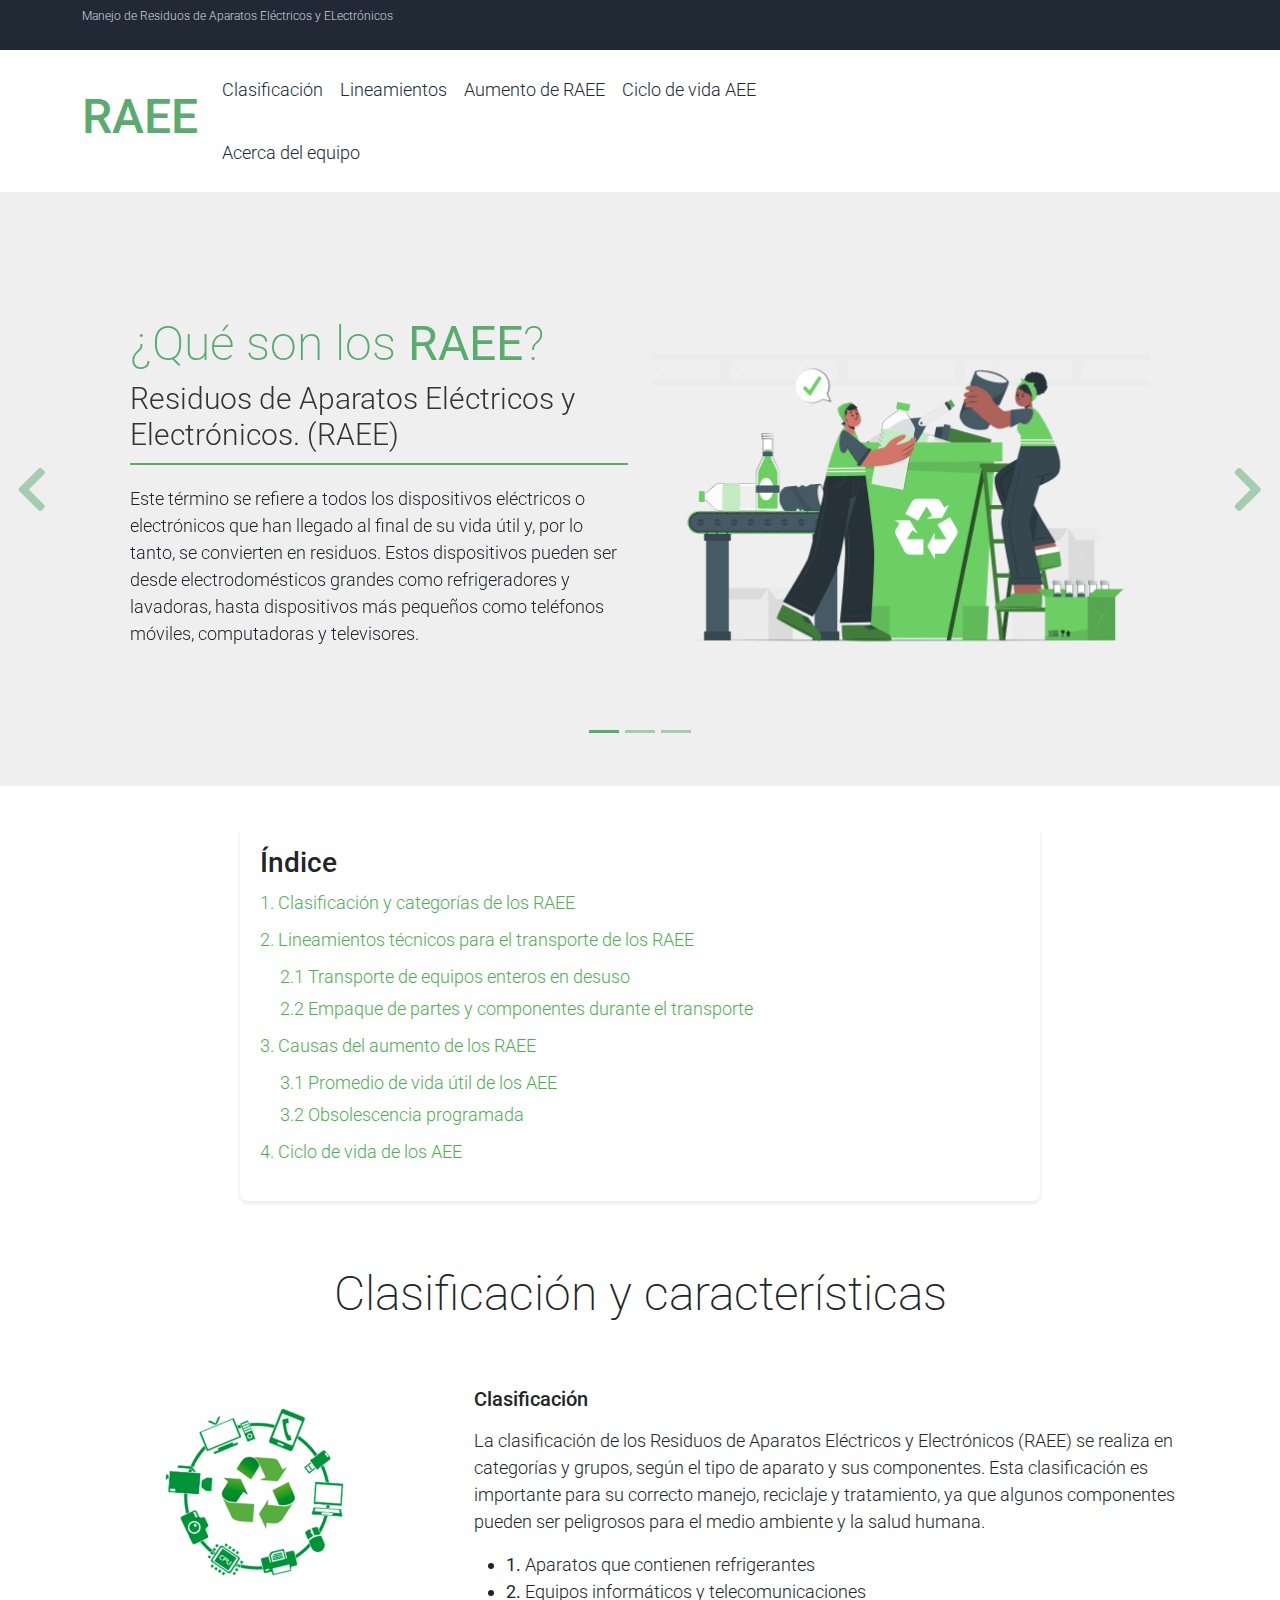
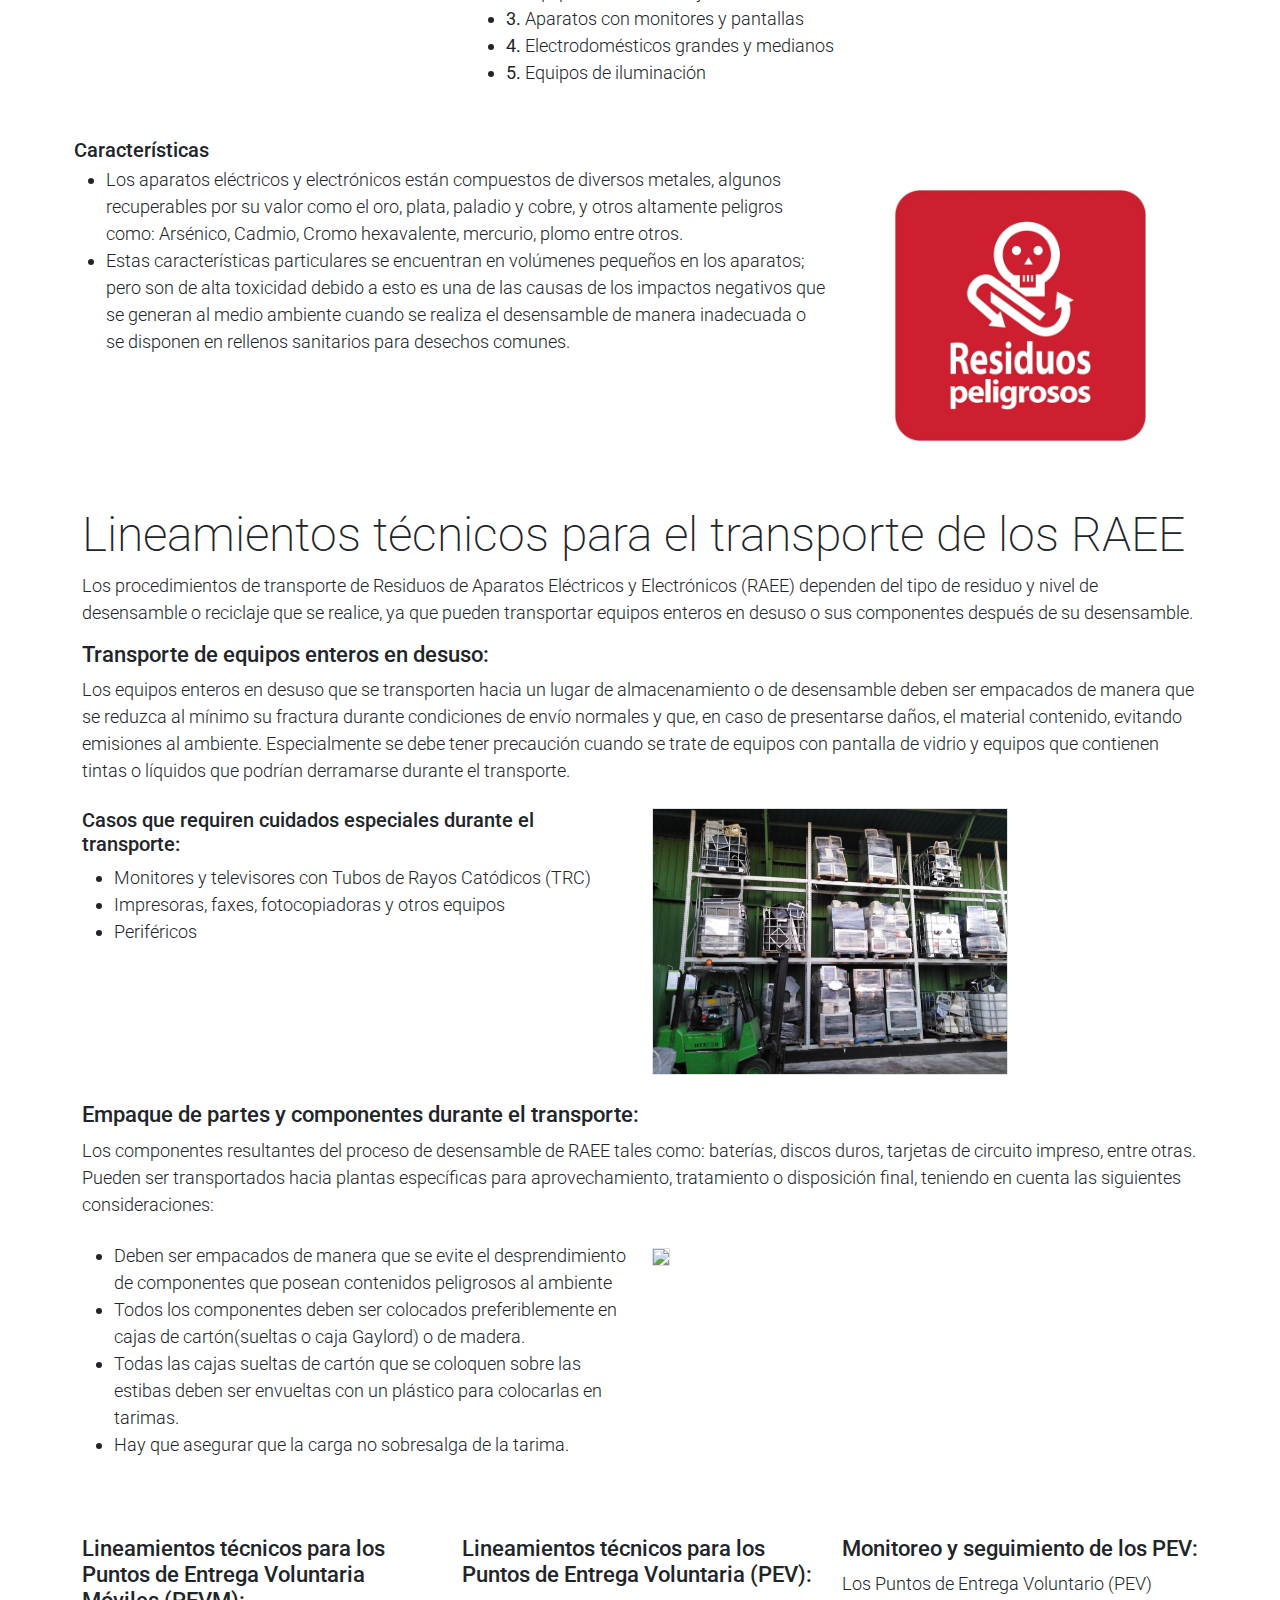
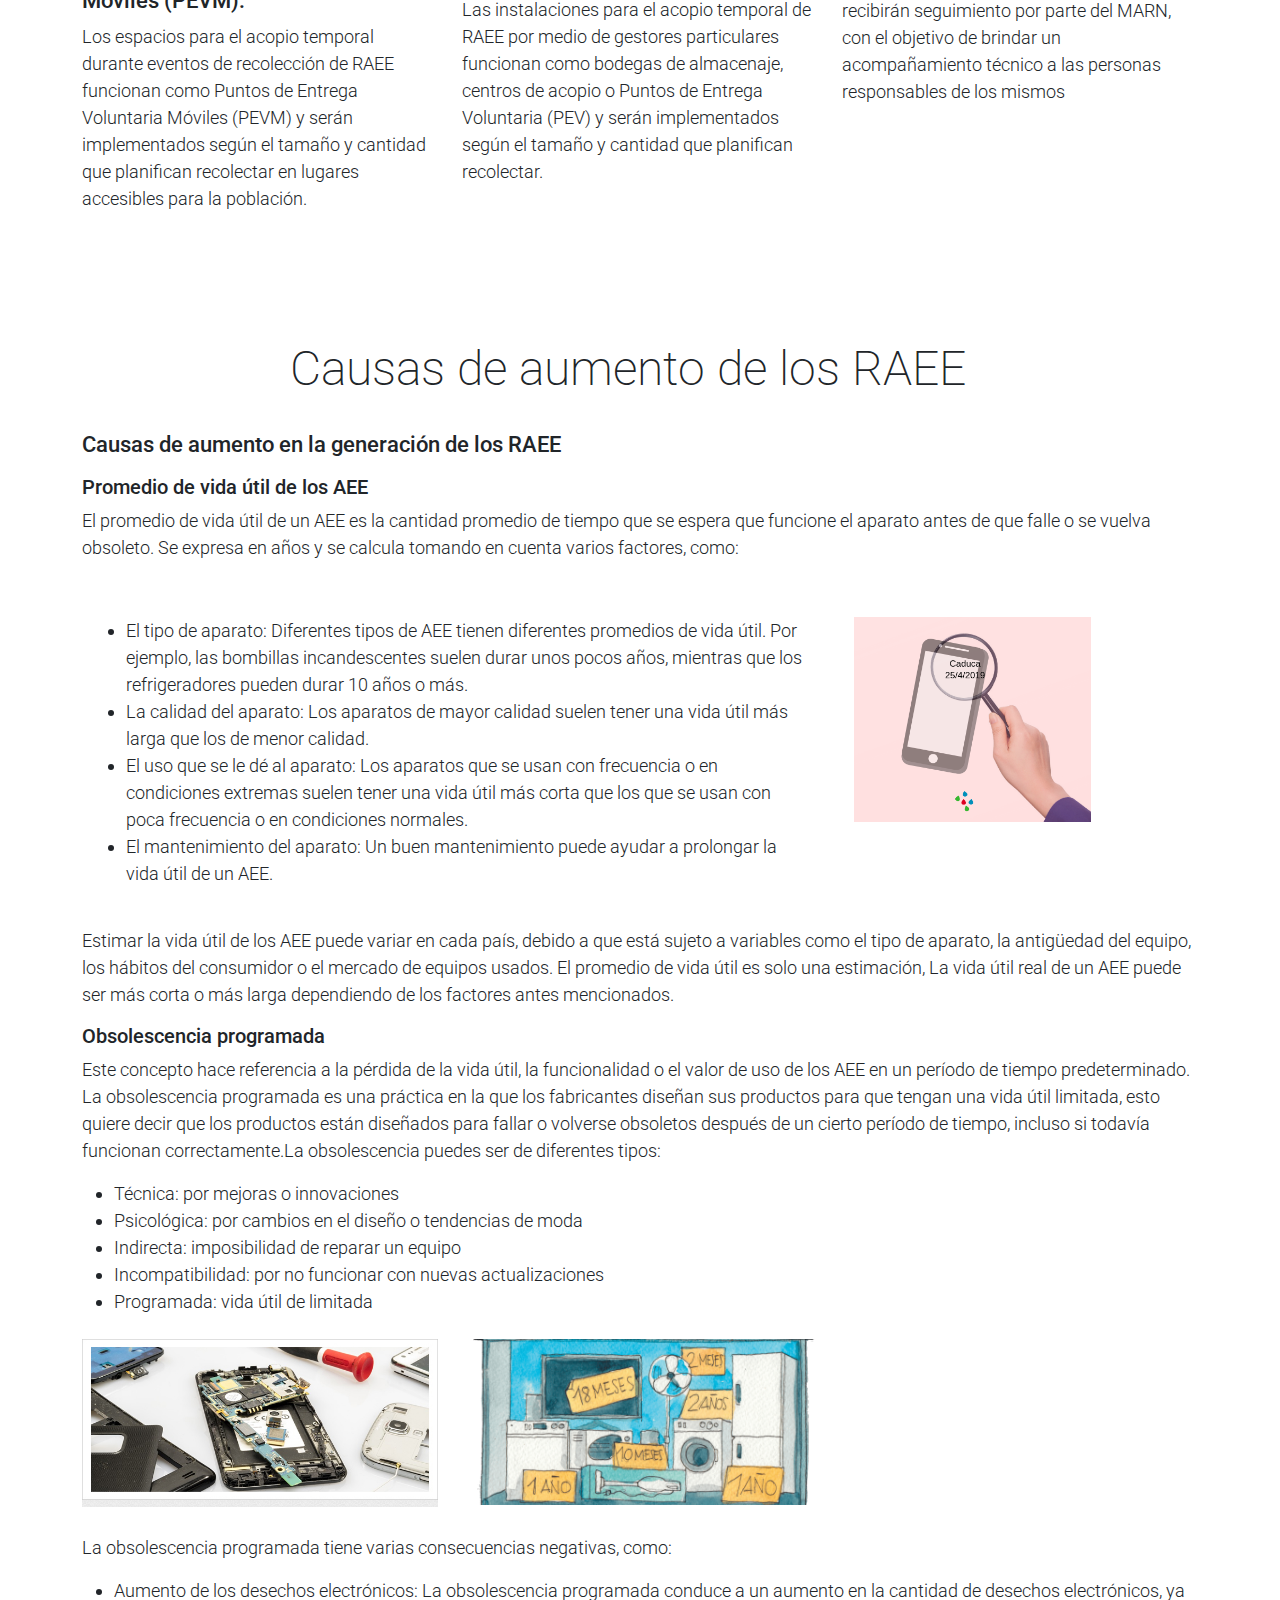
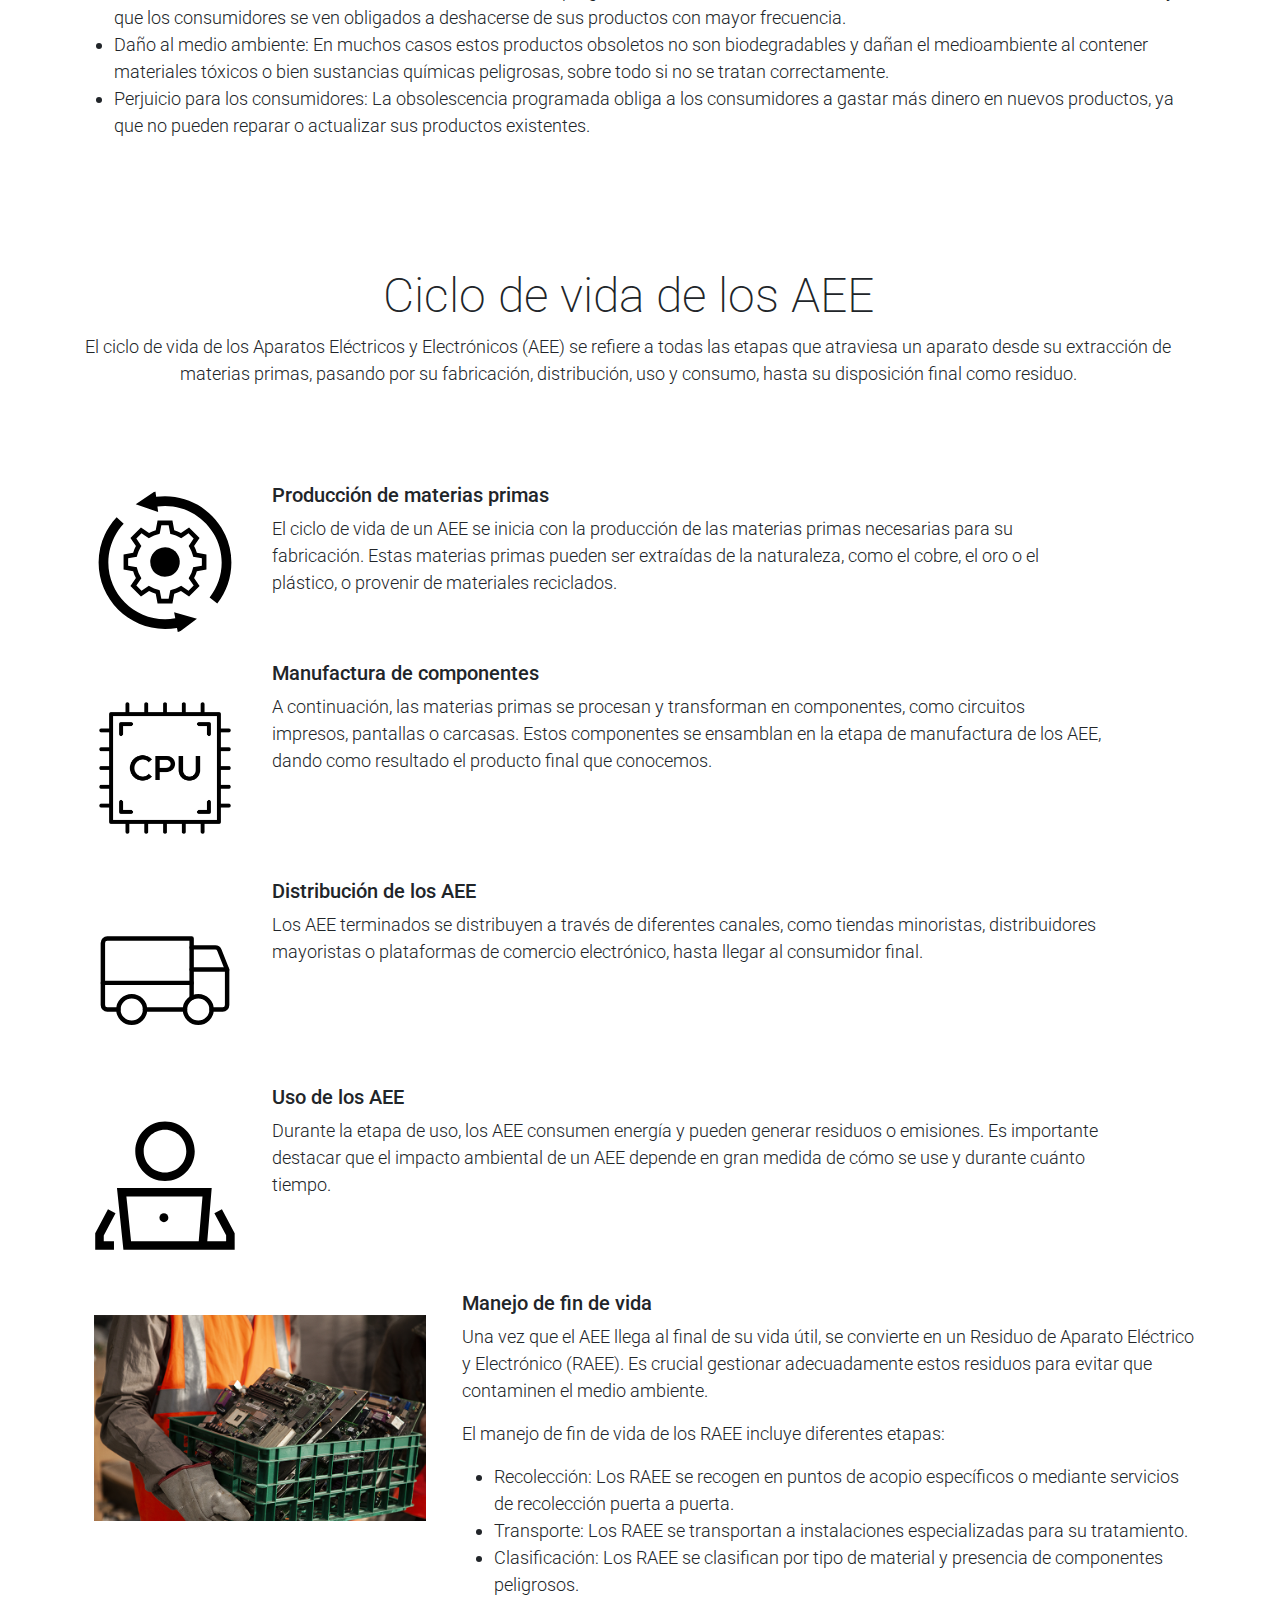
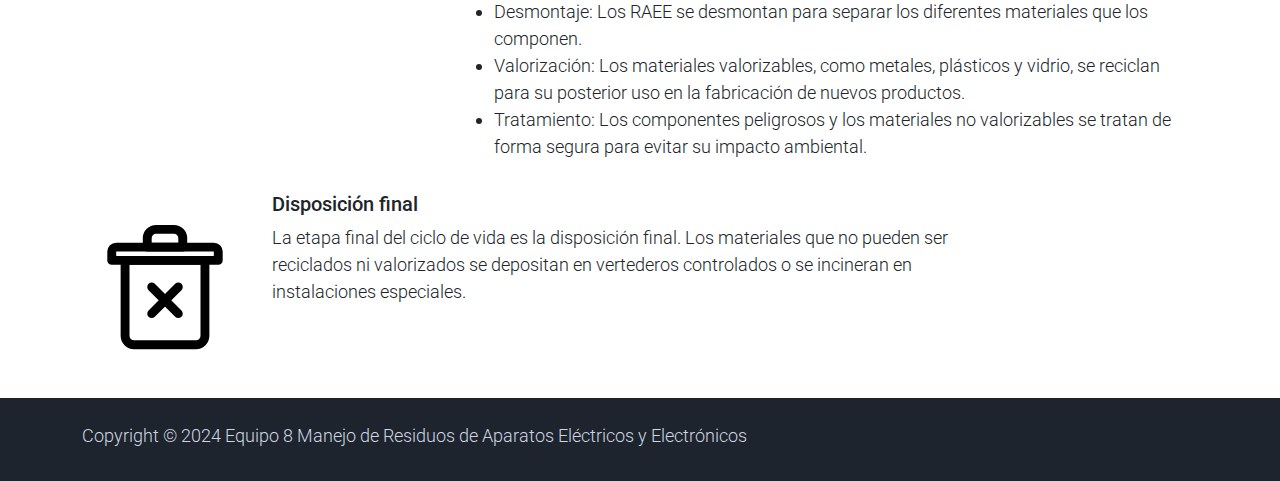
==== index.html @ 5f8a20e0 "Desarrollo completo de la página" ====
<!DOCTYPE html>
<html lang="en">

<head>
    <title>RAEE Residuos de Aparatos Eléctrocos y Electrónicos</title>
    <meta charset="utf-8">
    <meta name="viewport" content="width=device-width, initial-scale=1">

    <link rel="apple-touch-icon" href="assets/img/apple-icon.png">
    <!-- <link rel="shortcut icon" type="image/x-icon" href="assets/img/favicon.ico"> -->

    <link rel="stylesheet" href="assets/css/bootstrap.min.css">
    <link rel="stylesheet" href="assets/css/templatemo.css">
    <link rel="stylesheet" href="assets/css/custom.css">
    <link rel="stylesheet" href="assets/css/indice.css">

    <link rel="stylesheet"
        href="https://fonts.googleapis.com/css2?family=Roboto:wght@100;200;300;400;500;700;900&display=swap">
    <link rel="stylesheet" href="assets/css/fontawesome.min.css">

</head>

<body>
    <nav class="navbar navbar-expand-lg bg-dark navbar-light d-none d-lg-block" id="templatemo_nav_top">
        <div class="container text-light">
            <div class="w-100 d-flex justify-content-between">
                <div>
                    <p class="navbar-sm-brand text-light text-decoration-none" href="mailto:info@company.com">Manejo de
                        Residuos de Aparatos Eléctricos y ELectrónicos</p>
                </div>

            </div>
        </div>
    </nav>


    <!-- Header -->
    <nav class="navbar navbar-expand-lg navbar-light shadow">
        <div class="container d-flex justify-content-between align-items-center">

            <a class="navbar-brand text-success logo h1 align-self-center" href="index.html">
                RAEE
            </a>

            <button class="navbar-toggler border-0" type="button" data-bs-toggle="collapse"
                data-bs-target="#templatemo_main_nav" aria-controls="navbarSupportedContent" aria-expanded="false"
                aria-label="Toggle navigation">
                <span class="navbar-toggler-icon"></span>
            </button>

            <div class="align-self-center collapse navbar-collapse flex-fill d-lg-flex justify-content-lg-between"
                id="templatemo_main_nav">
                <div>
                    <ul class="nav navbar-nav justify-content-between mx-lg-auto">
                        <li class="nav-item">
                            <a class="nav-link" href="#tipos">Clasificación</a>
                        </li>
                        <li class="nav-item">
                            <a class="nav-link" href="#lineamientos">Lineamientos</a>
                        </li>
                        <li class="nav-item">
                            <a class="nav-link" href="#causas">Aumento de RAEE</a>
                        </li>
                        <li class="nav-item">
                            <a class="nav-link" href="#ciclo">Ciclo de vida AEE</a>
                        </li>
                        <li class="nav-item">
                            <a class="nav-link" href="about.html">Acerca del equipo</a>
                        </li>
                    </ul>
                </div>
            </div>

        </div>
    </nav>
    <!-- Close Header -->

    <!-- Modal -->
    <div class="modal fade bg-white" id="templatemo_search" tabindex="-1" role="dialog"
        aria-labelledby="exampleModalLabel" aria-hidden="true">
        <div class="modal-dialog modal-lg" role="document">
            <div class="w-100 pt-1 mb-5 text-right">
                <button type="button" class="btn-close" data-bs-dismiss="modal" aria-label="Close"></button>
            </div>
            <form action="" method="get" class="modal-content modal-body border-0 p-0">
                <div class="input-group mb-2">
                    <input type="text" class="form-control" id="inputModalSearch" name="q" placeholder="Search ...">
                    <button type="submit" class="input-group-text bg-success text-light">
                        <i class="fa fa-fw fa-search text-white"></i>
                    </button>
                </div>
            </form>
        </div>
    </div>



    <!-- Start Banner Hero -->
    <div id="template-mo-zay-hero-carousel" class="carousel slide" data-bs-ride="carousel">
        <ol class="carousel-indicators">
            <li data-bs-target="#template-mo-zay-hero-carousel" data-bs-slide-to="0" class="active"></li>
            <li data-bs-target="#template-mo-zay-hero-carousel" data-bs-slide-to="1"></li>
            <li data-bs-target="#template-mo-zay-hero-carousel" data-bs-slide-to="2"></li>
        </ol>
        <div class="carousel-inner">
            <div class="carousel-item active">
                <!-- ¿Qué son los RAEE? -->
                <div class="container">

                    <div class="row p-5">
                        <div class="mx-auto col-md-8 col-lg-6 order-lg-last">
                            <img class="img-fluid" src="./assets/img/raee_4.jpg" alt="">
                        </div>
                        <div class="col-lg-6 mb-0 d-flex align-items-center">
                            <div class="text-align-left align-self-center">
                                <h1 class="h1 text-success"> ¿Qué son los <b>RAEE</b>?</h1>
                                <h3 class="h2">Residuos de Aparatos Eléctricos y Electrónicos. (RAEE)</h3>
                                <p>
                                    Este término se refiere a todos los dispositivos eléctricos o electrónicos que han
                                    llegado al final de su vida útil y, por lo tanto, se convierten en residuos. Estos
                                    dispositivos pueden ser desde electrodomésticos grandes como refrigeradores y
                                    lavadoras, hasta dispositivos más pequeños como teléfonos móviles, computadoras y
                                    televisores.

                                </p>
                            </div>
                        </div>
                    </div>
                </div>
            </div>
            <div class="carousel-item">
                <!-- Gestión de los RAEE -->
                <div class="container">

                    <div class="row p-5">
                        <div class="mx-auto col-md-8 col-lg-6 order-lg-last">
                            <img class="img-fluid" src="./assets/img/raee_2.jpg" alt="">
                        </div>
                        <div class="col-lg-6 mb-0 d-flex align-items-center">
                            <div class="text-align-left">
                                <h1 class="h1 text-success"><b>Gestión</b> de los RAEE</h1>
                                <h3 class="h2">La necesidad de manejar adecuadamente los desechos generados por estos
                                    dispositivos.</h3>
                                <p>
                                    La incorrecta disposición de los RAEE puede tener consecuencias negativas para el
                                    medio ambiente y la salud pública debido a los materiales peligrosos que pueden
                                    contener, como plomo, mercurio y otros metales pesados, así como componentes tóxicos
                                    en sus circuitos electrónicos.
                                </p>
                            </div>
                        </div>
                    </div>
                </div>
            </div>
            <div class="carousel-item">
                <!-- Políticas y programas de gestión -->
                <div class="container">
                    <div class="row p-5">
                        <div class="mx-auto col-md-8 col-lg-6 order-lg-last">
                            <img class="img-fluid" src="./assets/img/raee_3.jpg" alt="">
                        </div>
                        <div class="col-lg-6 mb-0 d-flex align-items-center">
                            <div class="text-align-left">
                                <h1 class="h1 text-success"> Políticas y programas de <b>gestión</b></h1>
                                <h3 class="h2">Reciclaje y el tratamiento adecuado de estos residuos para minimizar su
                                    impacto ambiental y maximizar la recuperación de materiales útiles.</h3>
                                <p>
                                    Esto puede incluir la creación de centros de reciclaje especializados, campañas de
                                    sensibilización pública sobre la importancia del reciclaje de RAEE y regulaciones
                                    que exijan a los fabricantes asumir responsabilidad por la gestión de los productos
                                    al final de su vida útil a través de programas de responsabilidad extendida del
                                    productor (REP).
                                </p>
                            </div>
                        </div>
                    </div>
                </div>
            </div>
        </div>
        <!-- left button -->
        <a class="carousel-control-prev text-decoration-none w-auto ps-3" href="#template-mo-zay-hero-carousel"
            role="button" data-bs-slide="prev">
            <i class="fas fa-chevron-left"></i>
        </a>
        <!-- right button -->
        <a class="carousel-control-next text-decoration-none w-auto pe-3" href="#template-mo-zay-hero-carousel"
            role="button" data-bs-slide="next">
            <i class="fas fa-chevron-right"></i>
        </a>
    </div>

    <!-- nav indice-->
    <section class="container_indice">
        <h3 class="h-100">Índice</h3>
        <nav>
            <ul>
                <li><a href="#tipos">1. Clasificación y categorías de los RAEE</a></li>
                <li><a href="#lineamientos">2. Lineamientos técnicos para el transporte de los RAEE</a>
                    <ul>
                        <li><a href="#equipos_enteros">2.1 Transporte de equipos enteros en desuso</a></li>
                        <li><a href="#partes_componentes">2.2 Empaque de partes y componentes durante el transporte</a>
                        </li>
                    </ul>
                </li>
                <li><a href="#causas">3. Causas del aumento de los RAEE</a>
                    <ul>
                        <li><a href="#vida_util">3.1 Promedio de vida útil de los AEE</a></li>
                        <li><a href="#obsolescencia">3.2 Obsolescencia programada</a></li>
                    </ul>
                </li>
                <li><a href="#ciclo">4. Ciclo de vida de los AEE</a></li>
            </ul>
        </nav>
    </section>


    <section class="container py-5">
        <!--contenedor de clasificacion y características (id tipos)-->
        <div class="row text-center pt-3">

            <div class="col-lg- m-auto">
                <h1 class="h1" id="tipos">Clasificación y características</h1>
            </div>
        </div>
        <div class="row">
            <div class="col-12 col-md-4 p-5 mt-3">
                <img src="./assets/img/categorías.png" class="rounded-circle img-fluid">
            </div>
            <div class="col-12 col-md-8 p-4 mt-3">
                <h2 class="h5 text-left mt-3 mb-3">Clasificación</h2>
                <p class="text-right">
                    La clasificación de los Residuos de Aparatos Eléctricos y Electrónicos (RAEE) se realiza en
                    categorías y grupos, según el tipo de aparato y sus componentes. Esta clasificación es importante
                    para su correcto manejo, reciclaje y tratamiento, ya que algunos componentes pueden ser peligrosos
                    para el medio ambiente y la salud humana.
                <ul>
                    <li><strong>1.</strong> Aparatos que contienen refrigerantes
                    </li>
                    <li><strong>2.</strong> Equipos informáticos y telecomunicaciones</li>
                    <li><strong>3.</strong> Aparatos con monitores y pantallas</li>
                    <li><strong>4.</strong> Electrodomésticos grandes y medianos</li>
                    <li><strong>5.</strong> Equipos de iluminación</li>
                </ul>
                </p>
            </div>
            <div class="col-12 col-md-8 p-1">
                <h2 class="h5 text-left mt-2 mb-1">Características</h2>
                <ul>
                    <li>Los aparatos eléctricos y electrónicos están compuestos de diversos metales, algunos
                        recuperables por su valor como el oro, plata, paladio y cobre, y otros altamente peligros como:
                        Arsénico, Cadmio, Cromo hexavalente, mercurio, plomo entre otros.</li>
                    <li>Estas características particulares se encuentran en volúmenes pequeños en los aparatos; pero
                        son de alta toxicidad debido a esto es una de las causas de los impactos negativos que se
                        generan al medio ambiente cuando se realiza el desensamble de manera inadecuada o se disponen en
                        rellenos sanitarios para desechos comunes.</li>
                </ul>
                </p>
            </div>
            <div class="col-12 col-md-4 p-5 mt-auto">
                <img src="./assets/img/residuos-peligrosos.jpg" class="rounded-box img-fluid">
            </div>
            <!--Contenedor de lineamientos (id lineamientos)-->
            <div class="container">
                <h1 class="h1" id="lineamientos">Lineamientos técnicos para el transporte de los RAEE</h1>
                <p>Los procedimientos de transporte de Residuos de Aparatos Eléctricos y Electrónicos (RAEE)
                    dependen del
                    tipo de residuo y nivel de desensamble o reciclaje que se realice, ya que pueden transportar
                    equipos
                    enteros en desuso o sus componentes después de su desensamble.
                </p>
                <h5 class="h3" id="equipos_enteros">Transporte de equipos enteros en desuso:</h5>
                <p>
                    Los equipos enteros en desuso que se
                    transporten hacia un
                    lugar de almacenamiento o de desensamble deben ser empacados de manera que se reduzca al mínimo
                    su
                    fractura durante condiciones de envío normales y que, en caso de presentarse daños, el material
                    contenido, evitando emisiones al ambiente. Especialmente se debe tener precaución cuando se
                    trate de
                    equipos con pantalla de vidrio y equipos que contienen tintas o líquidos que podrían derramarse
                    durante el transporte.
                </p>
            </div>
            <div class="col-12 col-md-6 mt-2">
                <h5 class="text-left">Casos que requiren cuidados especiales durante el transporte:</h5>
                <ul>
                    <li>Monitores y televisores con Tubos de Rayos Catódicos (TRC)</li>
                    <li>Impresoras, faxes, fotocopiadoras y otros equipos</li>
                    <li>Periféricos</li>
                </ul>
                </>
            </div>
            <div class="col-12 col-md-4 p-6 mt-2">
                <img src="./assets/img/transporte1.jpg" class="rounded-box img-fluid border">
            </div>
            <div class="container">
                <br>
                <h3 class="h3" id="partes_componentes">Empaque de partes y componentes durante el transporte: </h3>
                <p>
                    Los componentes resultantes del proceso de desensamble de RAEE tales como: baterías, discos duros,
                    tarjetas de circuito impreso, entre otras. Pueden ser transportados hacia plantas específicas para
                    aprovechamiento, tratamiento o disposición final, teniendo en cuenta las siguientes consideraciones:
                </p>
            </div>
            <div class="col-12 col-md-6 mt-2">
                <ul>
                    <li>Deben ser empacados de manera que se evite el desprendimiento de componentes que posean
                        contenidos peligrosos al ambiente</li>
                    <li>Todos los componentes deben ser colocados preferiblemente en cajas de cartón(sueltas o caja
                        Gaylord) o de madera.</li>
                    <li>Todas las cajas sueltas de cartón que se coloquen sobre las estibas deben ser envueltas con un
                        plástico para colocarlas en tarimas.</li>
                    <li>Hay que asegurar que la carga no sobresalga de la tarima.</li>
                </ul>
                </>
            </div>
            <div class="col-12 col-md-4 p-6 mt-2">
                <img src="./assets/img/transporte2.jpg" class="rounded-box img-fluid border">
            </div>
            <div class="col-12 col-md-4 mt-2">
                <br>
                <br>
                <h5 class="h3">Lineamientos técnicos para los Puntos de Entrega Voluntaria Móviles (PEVM): </h5>
                <p>
                    Los espacios para el acopio temporal durante eventos de recolección de RAEE funcionan como Puntos de
                    Entrega Voluntaria Móviles (PEVM) y serán implementados según el tamaño y cantidad que planifican
                    recolectar en lugares accesibles para la población.
                </p>
            </div>
            <div class="col-12 col-md-4 mt-2">
                <br>
                <br>
                <h5 class="h3">Lineamientos técnicos para los Puntos de Entrega Voluntaria (PEV): </h5>
                <p>
                    Las instalaciones para el acopio temporal de RAEE por medio de gestores particulares funcionan como
                    bodegas de almacenaje, centros de acopio o Puntos de Entrega Voluntaria (PEV) y serán implementados
                    según el tamaño y cantidad que planifican recolectar.
                </p>
            </div>
            <div class="col-12 col-md-4 mt-2">
                <br>
                <br>
                <h5 class="h3">Monitoreo y seguimiento de los PEV: </h5>
                <p>
                    Los Puntos de Entrega Voluntario (PEV) recibirán seguimiento por parte del MARN, con el objetivo de
                    brindar un acompañamiento técnico a las personas responsables de los mismos
                </p>
            </div>
        </div>
    </section>

    <section class="container py-5">
        <!--Causas de aumento (id causas)-->
        <div class="row">
            <div class="row text-center pt-3">
                <div class="col-lg- m-auto">
                    <h1 class="h1" id="causas">Causas de aumento de los RAEE</h1>
                </div>
            </div>
            <div class="container">
                <br>
                <h5 class="h3">Causas de aumento en la generación de los RAEE</h5>
                <p>
                <h5 id="vida_util">Promedio de vida útil de los AEE</h5>
                El promedio de vida útil de un AEE es la cantidad promedio de tiempo que se espera que funcione el
                aparato antes de que falle o se vuelva obsoleto. Se expresa en años y se calcula tomando en cuenta
                varios factores, como:
                </p>
                <div class="row">
                    <div class="col-12 col-md-8 p-4">
                        <p>
                        <ul>
                            <li>El tipo de aparato: Diferentes tipos de AEE tienen diferentes promedios de vida útil.
                                Por
                                ejemplo, las bombillas incandescentes suelen durar unos pocos años, mientras que los
                                refrigeradores pueden durar 10 años o más.</li>
                            <li>La calidad del aparato: Los aparatos de mayor calidad suelen tener una vida útil más
                                larga que
                                los de menor calidad.</li>
                            <li>El uso que se le dé al aparato: Los aparatos que se usan con frecuencia o en condiciones
                                extremas suelen tener una vida útil más corta que los que se usan con poca frecuencia o
                                en
                                condiciones normales.</li>
                            <li>El mantenimiento del aparato: Un buen mantenimiento puede ayudar a prolongar la vida
                                útil de un
                                AEE.</li>
                        </ul>
                        </p>
                    </div>
                    <div class="col-12 col-md-3 p-4 mt-3">
                        <img src="./assets/img/vida-util.png" class="box img-fluid">
                    </div>
                </div>
                <p>
                    Estimar la vida útil de los AEE puede variar en cada país, debido a que está sujeto a variables como
                    el tipo de aparato, la antigüedad del equipo, los hábitos del consumidor o el mercado de equipos
                    usados. El promedio de vida útil es solo una estimación, La vida útil real de un AEE puede ser más
                    corta o más larga dependiendo de los factores antes mencionados.
                </p>
                <h5 id="obsolescencia">Obsolescencia programada</h5>Este concepto hace referencia a la pérdida
                de la vida útil,
                la funcionalidad o el valor de uso de los AEE en un período de tiempo predeterminado. La obsolescencia
                programada es una práctica en la que los fabricantes diseñan sus productos para que tengan una vida útil
                limitada, esto quiere decir que los productos están diseñados para fallar o volverse obsoletos después
                de un cierto período de tiempo, incluso si todavía funcionan correctamente.La obsolescencia
                puedes ser de diferentes tipos:
                </p>
                <ul>
                    <li>Técnica: por mejoras o innovaciones</li>
                    <li>Psicológica: por cambios en el diseño o tendencias de moda</li>
                    <li>Indirecta: imposibilidad de reparar un equipo</li>
                    <li>Incompatibilidad: por no funcionar con nuevas actualizaciones</li>
                    <li>Programada: vida útil de limitada</li>
                </ul>
            </div>
            <div class="col-12 col-md-4 p-6 mt-2">
                <img src="./assets/img/obsolencia-programada.jpg" class="rounded-box img-fluid">
            </div>
            <div class="col-12 col-md-4 p-6 mt-2">
                <img src="./assets/img/programada.png" class="rounded-box img-fluid">
            </div>
            <div class="container">
                <br>
                <p>
                    La obsolescencia programada tiene varias consecuencias negativas, como:
                <ul>
                    <li>Aumento de los desechos electrónicos: La obsolescencia programada conduce a un aumento en la
                        cantidad de desechos electrónicos, ya que los consumidores se ven obligados a deshacerse de sus
                        productos con mayor frecuencia.</li>
                    <li>Daño al medio ambiente: En muchos casos estos productos obsoletos no son biodegradables y dañan
                        el medioambiente al contener materiales tóxicos o bien sustancias químicas peligrosas, sobre
                        todo si no se tratan correctamente.</li>
                    <li>Perjuicio para los consumidores: La obsolescencia programada obliga a los consumidores a gastar
                        más dinero en nuevos productos, ya que no pueden reparar o actualizar sus productos existentes.
                    </li>
                </ul>
                </p>
            </div>
        </div>
    </section>

    <section class="container py-5">
        <div class="row">
            <div class="row text-center pt-3">
                <div class="col-lg m-auto">
                    <h1 class="h1" id="ciclo">Ciclo de vida de los AEE</h1>
                    <p>El ciclo de vida de los Aparatos Eléctricos y Electrónicos (AEE) se refiere a todas las etapas
                        que
                        atraviesa un aparato desde su extracción de materias primas, pasando por su fabricación,
                        distribución, uso y consumo, hasta su disposición final como residuo.
                    </p>
                </div>
            </div>
        </div>
    </section>
    <section class="container py-3">
        <div class="row">
            <div class="col-12 col-md-2 p-4">
                <img src="./assets/icons/7727554_production_development_gear_person_productivity_icon.svg"
                    class="rounded-circle img-fluid">
            </div>
            <div class="col-12 col-md-9 pt-3">
                <h2 class="h5 text-left">Producción de materias primas</h2>
                <p class="text-right">
                    El ciclo de vida de un AEE se inicia con la producción de las materias primas necesarias para su
                    fabricación. Estas materias primas pueden ser extraídas de la naturaleza, como el cobre, el oro o el
                    plástico, o provenir de materiales reciclados.
                </p>
            </div>
            <div class="col-12 col-md-2 p-4 mt-3">
                <img src="./assets/icons/cpu-tower_2432574.png" class="box img-fluid">
            </div>
            <div class="col-12 col-md-9 pt-1">
                <h2 class="h5 text-left">Manufactura de componentes</h2>
                <p class="text-right">
                    A continuación, las materias primas se procesan y transforman en componentes, como circuitos
                    impresos, pantallas o carcasas. Estos componentes se ensamblan en la etapa de manufactura de los
                    AEE, dando como resultado el producto final que conocemos.
                </p>
            </div>
            <div class="col-12 col-md-2 p-4 mt-3">
                <img src="./assets/icons/9027114_truck_thin_icon.svg" class="box img-fluid">
            </div>
            <div class="col-12 col-md-9 pt-3">
                <h2 class="h5 text-left">Distribución de los AEE</h2>
                <p class="text-right">
                    Los AEE terminados se distribuyen a través de diferentes canales, como tiendas minoristas,
                    distribuidores mayoristas o plataformas de comercio electrónico, hasta llegar al consumidor final.
                </p>
            </div>
            <div class="col-12 col-md-2 p-4 mt-3">
                <img src="./assets/icons/4213465_freelancer_computer_working_internet_work_icon.svg"
                    class="box img-fluid">
            </div>
            <div class="col-12 col-md-9 pt-3">
                <h2 class="h5 text-left">Uso de los AEE</h2>
                <p class="text-right">
                    Durante la etapa de uso, los AEE consumen energía y pueden generar residuos o emisiones. Es
                    importante destacar que el impacto ambiental de un AEE depende en gran medida de cómo se use y
                    durante cuánto tiempo.
                </p>
            </div>
            <div class="col-12 col-md-4 p-4 mt-3">
                <img src="./assets/img/Imagen-1_los-RAEE.png" class="box img-fluid">
            </div>
            <div class="col-12 col-md-8 pt-3">
                <h2 class="h5 text-left">Manejo de fin de vida</h2>
                <p class="text-right">
                    Una vez que el AEE llega al final de su vida útil, se convierte en un Residuo de Aparato Eléctrico y
                    Electrónico (RAEE). Es crucial gestionar adecuadamente estos residuos para evitar que contaminen el
                    medio ambiente.
                </p>
                <p class="text-rigth">
                    El manejo de fin de vida de los RAEE incluye diferentes etapas:
                </p>
                <p>
                <ul>
                    <li>Recolección: Los RAEE se recogen en puntos de acopio específicos o mediante servicios de
                        recolección puerta a puerta.</li>
                    <li>Transporte: Los RAEE se transportan a instalaciones especializadas para su tratamiento.</li>
                    <li>Clasificación: Los RAEE se clasifican por tipo de material y presencia de componentes
                        peligrosos.</li>
                    <li>Desmontaje: Los RAEE se desmontan para separar los diferentes materiales que los componen.</li>
                    <li>Valorización: Los materiales valorizables, como metales, plásticos y vidrio, se reciclan para su
                        posterior uso en la fabricación de nuevos productos.</li>
                    <li>Tratamiento: Los componentes peligrosos y los materiales no valorizables se tratan de forma
                        segura para evitar su impacto ambiental.</li>
                </ul>
                </p>
            </div>
            <div class="col-12 col-md-2 p-4 mt-3">
                <img src="./assets/icons/3844459_can_delete_remove_trash_icon.svg" class="box img-fluid">
            </div>
            <div class="col-12 col-md-8 pt-3">
                <h2 class="h5 text-left">Disposición final</h2>
                <p class="text-right">
                    La etapa final del ciclo de vida es la disposición final. Los materiales que no pueden ser
                    reciclados ni valorizados se depositan en vertederos controlados o se incineran en instalaciones
                    especiales.
                </p>
            </div>
        </div>
    </section>

    <footer class="bg-dark" id="tempaltemo_footer">

        <div class="w-100 bg-black py-3">
            <div class="container">
                <div class="row pt-2">
                    <div class="col-12">
                        <p class="text-left text-light">
                            Copyright &copy; 2024 Equipo 8 Manejo de Residuos de Aparatos Eléctricos y Electrónicos
                            <!-- | Designed by <a rel="sponsored" href="#" target="_blank"></a> -->
                        </p>
                    </div>
                </div>
            </div>
        </div>

    </footer>
    <!-- End Footer -->

    <!-- Start Script -->
    <script src="assets/js/jquery-1.11.0.min.js"></script>
    <script src="assets/js/jquery-migrate-1.2.1.min.js"></script>
    <script src="assets/js/bootstrap.bundle.min.js"></script>
    <script src="assets/js/templatemo.js"></script>
    <script src="assets/js/custom.js"></script>
    <!-- End Script -->
</body>

</html>
---- assets/css/templatemo.css ----
/*

TemplateMo 559 Zay Shop

https://templatemo.com/tm-559-zay-shop

---------------------------------------------
Table of contents
------------------------------------------------
1. Typography
2. General
3. Nav
4. Hero Carousel
5. Accordion
6. Shop
7. Product
8. Carousel Hero
9. Carousel Brand
10. Services
11. Contact map
12. Footer
13. Small devices (landscape phones, 576px and up)
14. Medium devices (tablets, 768px and up)
15. Large devices (desktops, 992px and up)
16. Extra large devices (large desktops, 1200px and up)
--------------------------------------------- */




/* Typography */
body, ul, li, p, a, label, input, div {
  font-family: 'Roboto', sans-serif;
  font-size: 18px !important;
  font-weight: 300 !important;
}
.h1 {
  font-family: 'Roboto', sans-serif;
  font-size: 48px !important;
  font-weight: 200 !important;
}
.h2 {
  font-family: 'Roboto', sans-serif;
  font-size: 30px !important;
  font-weight: 300;
}
.h3 {
  font-family: 'Roboto', sans-serif;
  font-size: 22px !important;
}
/* General */
.logo { font-weight: 500 !important;}
.text-warning {  color: #ede861 !important;}
.text-muted { color: #bcbcbc !important;}
.text-success { color: #59ab6e !important;}
.text-light { color: #cfd6e1 !important;}
.bg-dark { background-color: #212934 !important;}
.bg-light { background-color: #e9eef5 !important;}
.bg-black { background-color: #1d242d !important;}
.bg-success { background-color: #59ab6e !important;}
.btn-success {
  background-color: #59ab6e !important;
  border-color: #56ae6c !important;
}
.pagination .page-link:hover {color: #000;}
.pagination .page-link:hover, .pagination .page-link.active {
  background-color: #69bb7e;
  color: #fff;
}
/* Nav */
#templatemo_nav_top { min-height: 40px;}
#templatemo_nav_top * { font-size: .9em !important;}
#templatemo_main_nav a { color: #212934;}
#templatemo_main_nav a:hover { color: #69bb7e;}
#templatemo_main_nav .navbar .nav-icon { margin-right: 20px;}

/* Hero Carousel */
#template-mo-zay-hero-carousel { background: #efefef !important;}
/* Accordion */
.templatemo-accordion a { color: #000;}
.templatemo-accordion a:hover { color: #333d4a;}
/* Shop */
.shop-top-menu a:hover { color: #69bb7e !important;}
/* Product */
.product-wap { box-shadow: 0px 5px 10px 0px rgba(0, 0, 0, 0.10);}
.product-wap .product-color-dot.color-dot-red { background:#f71515;}
.product-wap .product-color-dot.color-dot-blue { background:#6db4fe;}
.product-wap .product-color-dot.color-dot-black { background:#000000;}
.product-wap .product-color-dot.color-dot-light { background:#e0e0e0;}
.product-wap .product-color-dot.color-dot-green { background:#0bff7e;}
.card.product-wap .card .product-overlay {
  background: rgba(0,0,0,.2);
  visibility: hidden;
  opacity: 0;
  transition: .3s;
}
.card.product-wap:hover .card .product-overlay {
  visibility: visible;
  opacity: 1;
}
.card.product-wap a { color: #000;}
#carousel-related-product .slick-slide:focus { outline: none !important;}
#carousel-related-product .slick-dots li button:before {
  font-size: 15px;
  margin-top: 20px;
}
/* Brand */
.brand-img {
  filter: grayscale(100%);
  opacity: 0.5;
  transition: .5s;
}
.brand-img:hover {
  filter: grayscale(0%);
  opacity: 1;
}
/* Carousel Hero */
#template-mo-zay-hero-carousel .carousel-indicators li {
  margin-top: -50px;
  background-color: #59ab6e;
}
#template-mo-zay-hero-carousel .carousel-control-next i,
#template-mo-zay-hero-carousel .carousel-control-prev i {
  color: #59ab6e !important;
  font-size: 2.8em !important;
}
/* Carousel Brand */
.tempaltemo-carousel .h1 {
  font-size: .5em !important;
  color: #000 !important;
}
/* Services */
.services-icon-wap {transition: .3s;}
.services-icon-wap:hover, .services-icon-wap:hover i {color: #fff;}
.services-icon-wap:hover {background: #69bb7e;}
/* Contact map */
.leaflet-control a, .leaflet-control { font-size: 10px !important;}
.form-control { border: 1px solid #e8e8e8;}
/* Footer */
#tempaltemo_footer a { color: #dcdde1;}
#tempaltemo_footer a:hover { color: #68bb7d;}
#tempaltemo_footer ul.footer-link-list li { padding-top: 10px;}
#tempaltemo_footer ul.footer-icons li {
  width: 2.6em;
  height: 2.6em;
  line-height: 2.6em;
}
#tempaltemo_footer ul.footer-icons li:hover {
  background-color: #cfd6e1;
  transition: .5s;
}
#tempaltemo_footer ul.footer-icons li:hover i {
  color: #212934;
  transition: .5s;
}
#tempaltemo_footer .border-light { border-color: #2d343f !important;}
/*
// Extra small devices (portrait phones, less than 576px)
// No media query since this is the default in Bootstrap
*/
/* Small devices (landscape phones, 576px and up)*/
.product-wap .h3, .product-wap li, .product-wap i, .product-wap p {
  font-size: 12px !important;
}
.product-wap .product-color-dot {
  width: 6px;
  height: 6px;
}

@media (min-width: 576px) {
  .tempaltemo-carousel .h1 { font-size: 1em !important;}
}

/*// Medium devices (tablets, 768px and up)*/
@media (min-width: 768px) {
  #templatemo_main_nav .navbar-nav {max-width: 450px;}
 }

/* Large devices (desktops, 992px and up)*/
@media (min-width: 992px) {
  #templatemo_main_nav .navbar-nav {max-width: 550px;}
  #template-mo-zay-hero-carousel .carousel-item {min-height: 30rem !important;}
  .product-wap .h3, .product-wap li, .product-wap i, .product-wap p {font-size: 18px !important;}
  .product-wap .product-color-dot {
    width: 12px;
    height: 12px;
  }
}

/* Extra large devices (large desktops, 1200px and up)*/
@media (min-width: 1200px) {}
---- assets/css/custom.css ----
/*
Custom Css
*/
---- assets/css/indice.css ----
.container_indice {
    max-width: 800px;
    margin: 40px auto 0 auto;
    padding: 20px;
    background-color: #fff;
    border-radius: 8px;
    box-shadow: 0 2px 4px rgba(0, 0, 0, 0.1);
}

/* Heading Styles */
.container h3.h2 {
    font-size: 1.5em;
    color: #333;
    /* border-bottom: 2px solid #4CAF50; */
    border-bottom: 2px solid #59ab6e;
    padding-bottom: 10px;
    margin-bottom: 20px;
}

nav ul {
    list-style-type: none;
    padding: 0;
}

nav ul li {
    margin: 10px 0;
}

nav ul li a {
    text-decoration: none;
    color: #4CAF50;
    font-weight: bold;
}

nav ul li a:hover {
    color: #333;
}

nav ul ul {
    margin-left: 20px;
    margin-top: 10px;
}

nav ul ul li {
    margin: 5px 0;
}

nav ul ul li a {
    font-weight: normal;
}
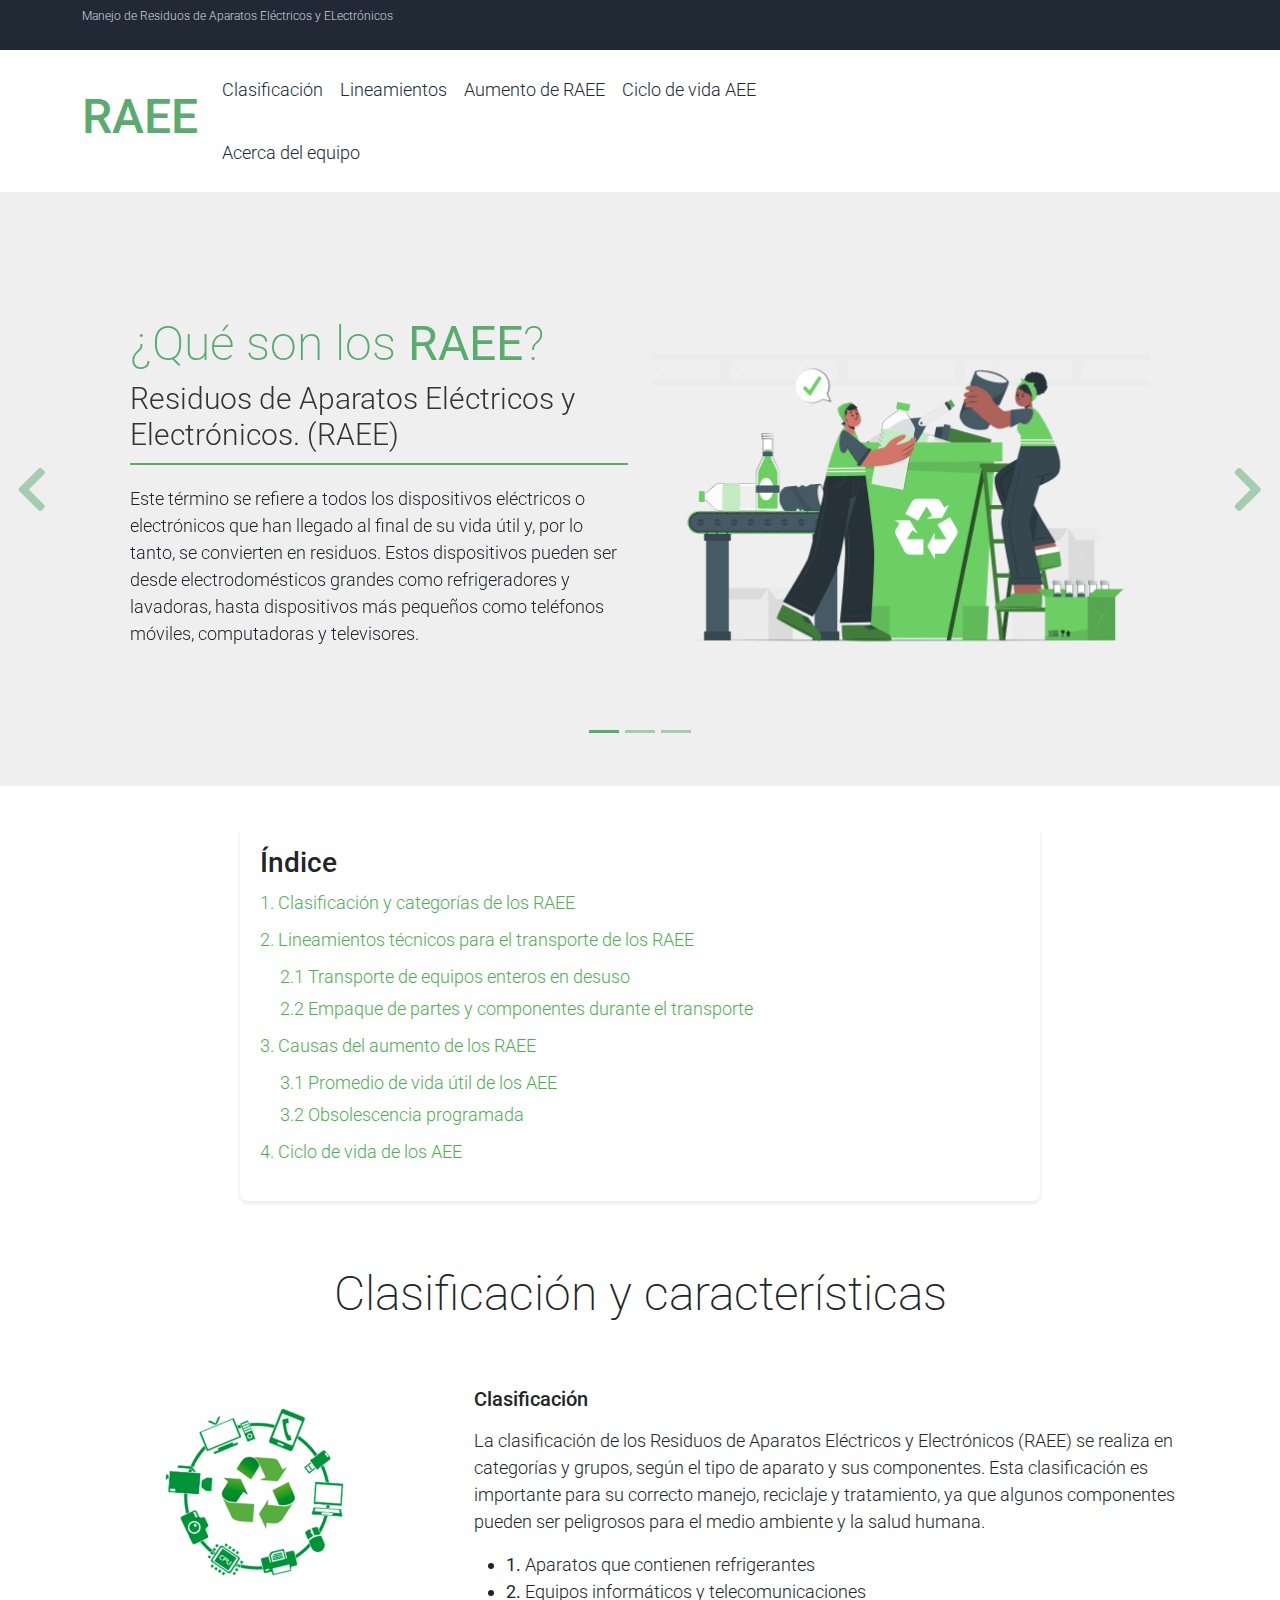
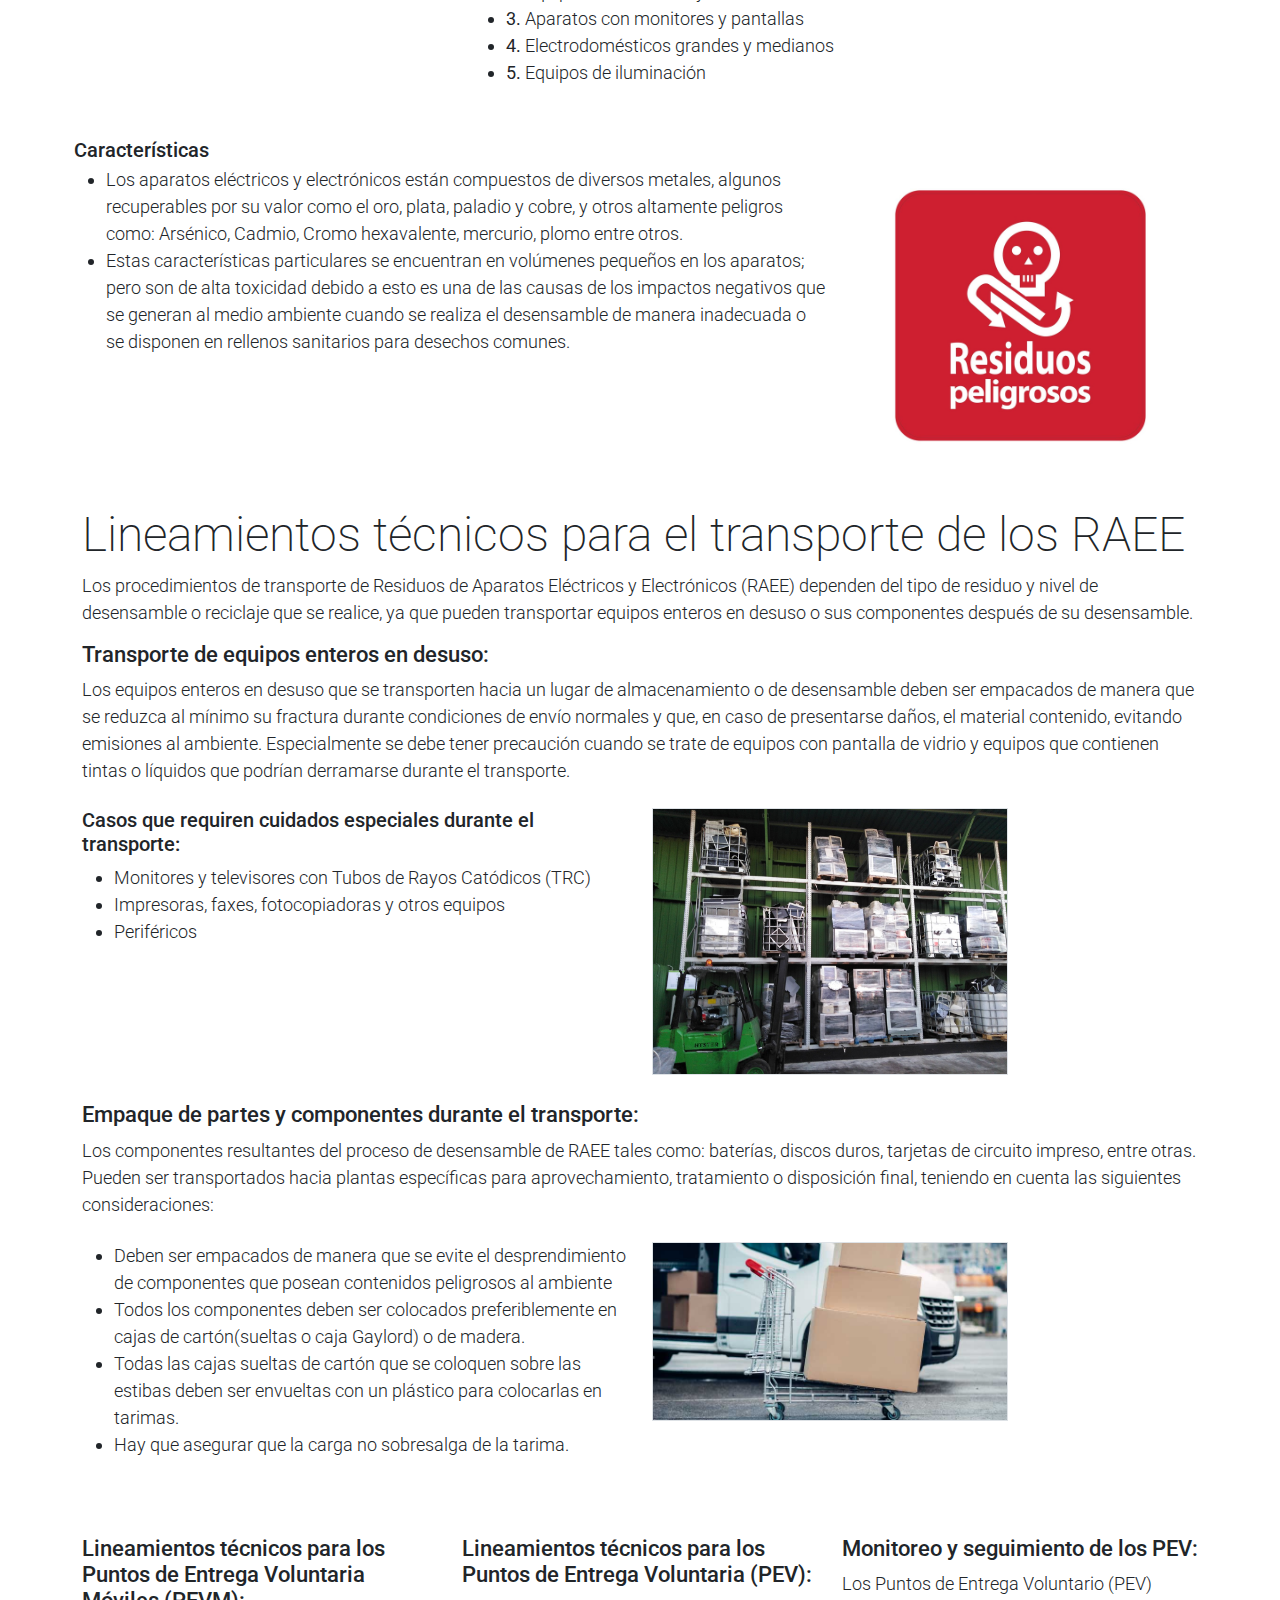
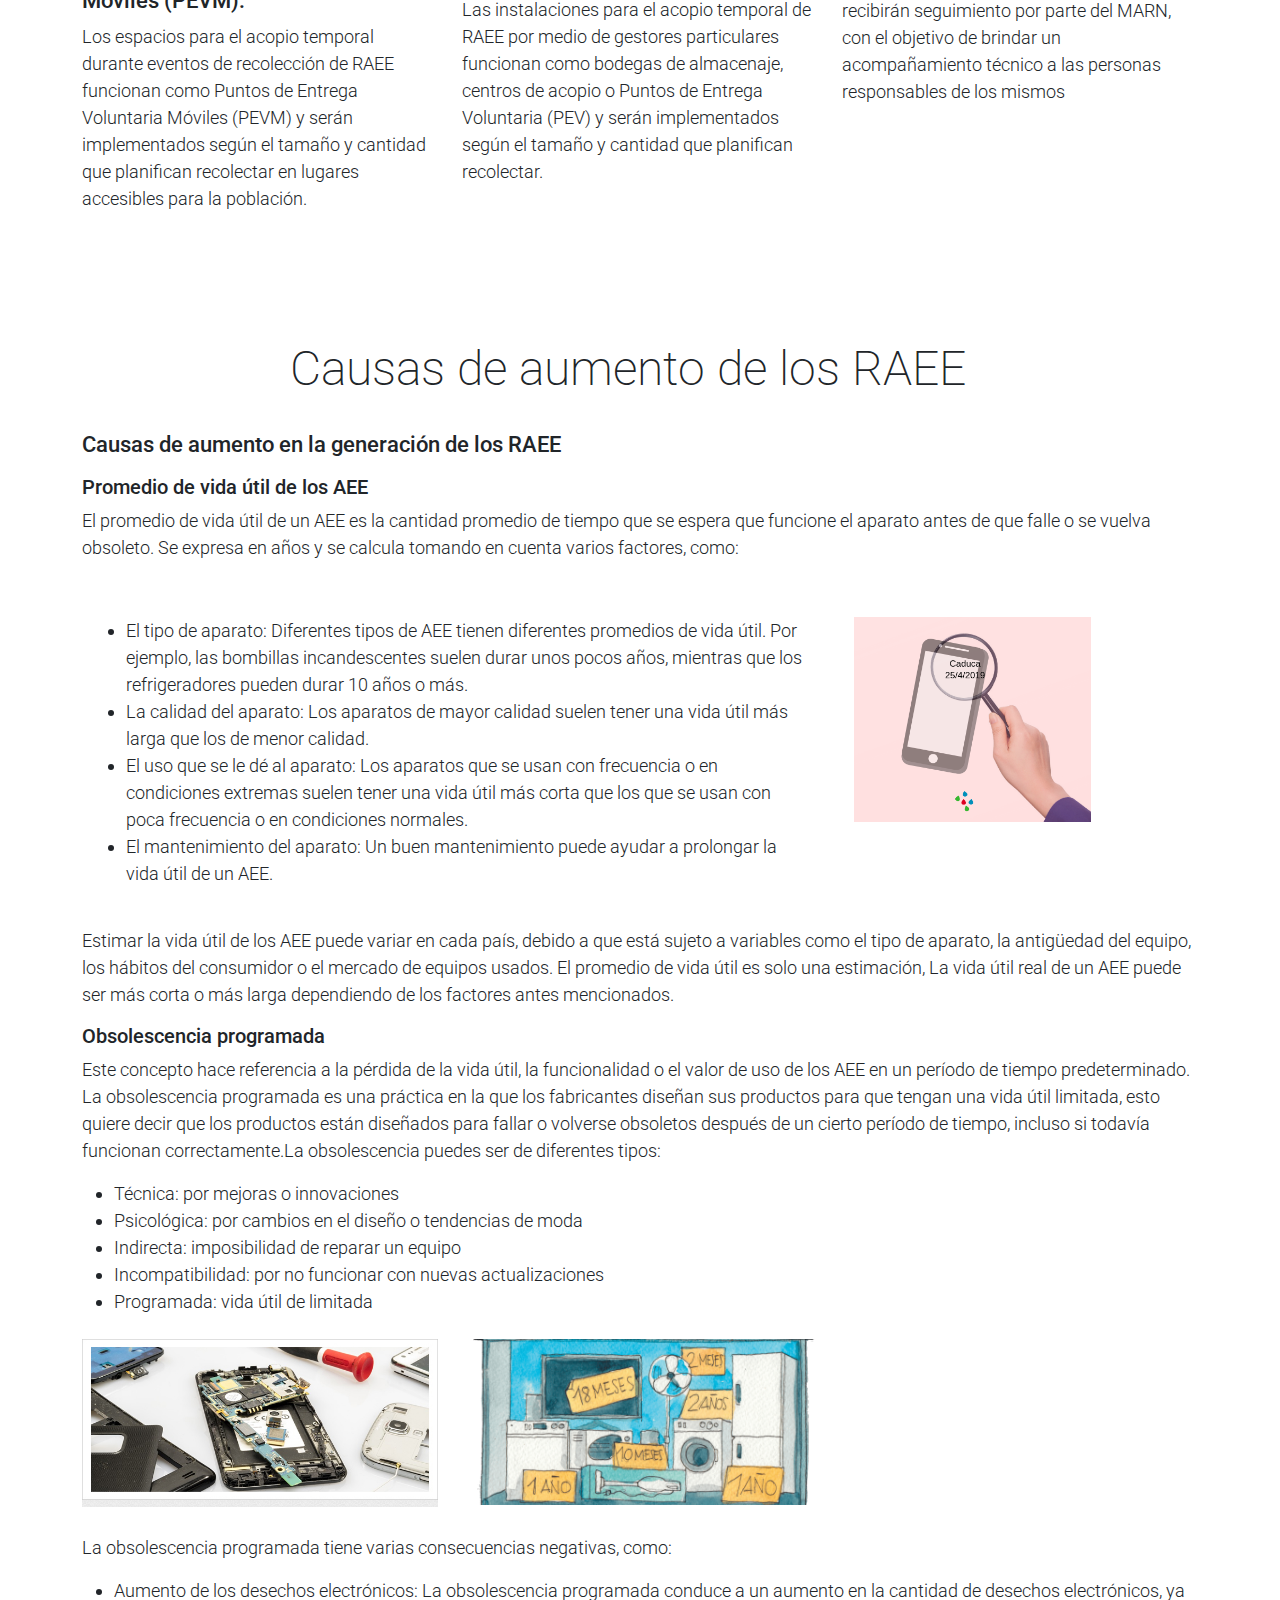
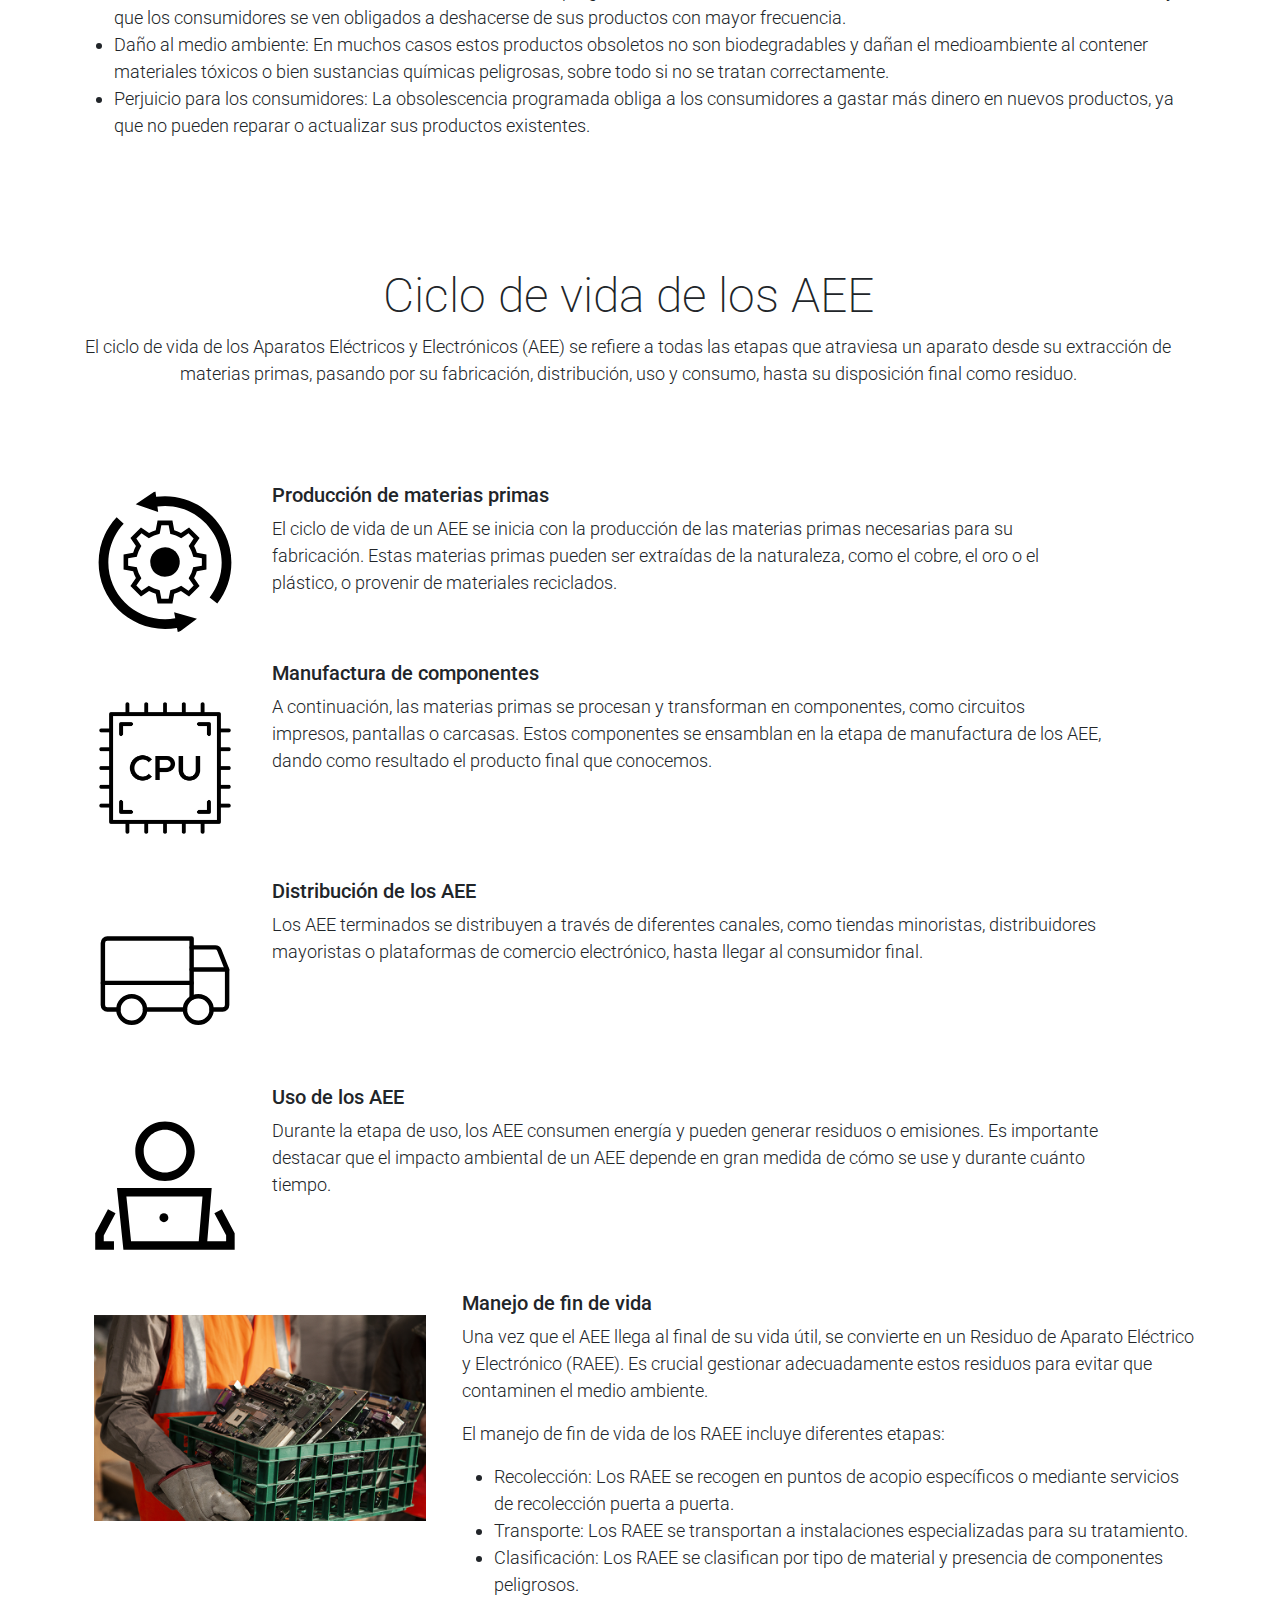
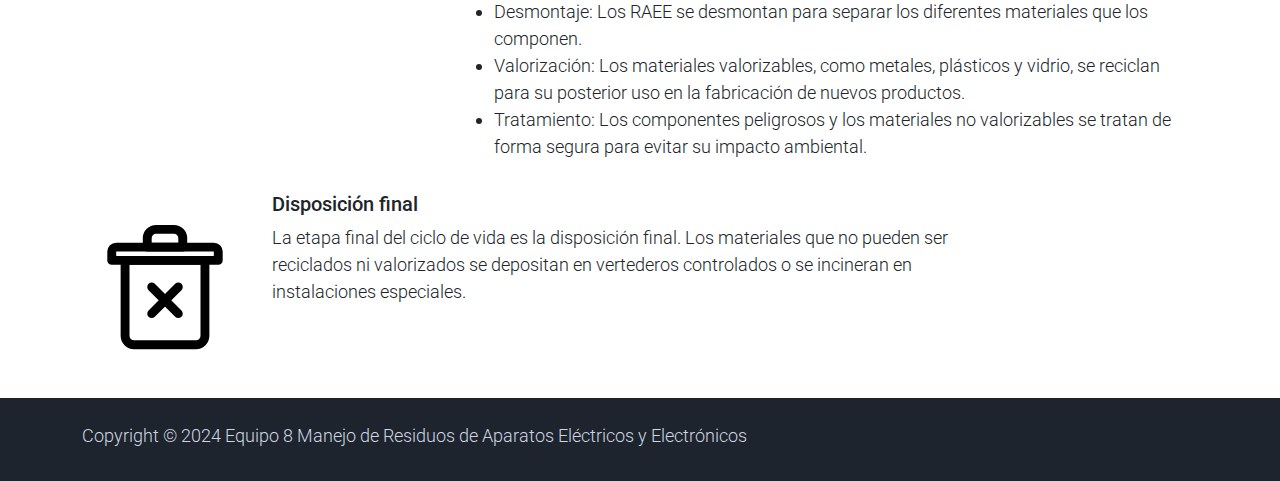
==== commit 2dfd0409: "arreglo de una imagen en la sección de Lineamientos" ====
--- a/index.html
+++ b/index.html
@@ -315,7 +315,7 @@
                 </>
             </div>
             <div class="col-12 col-md-4 p-6 mt-2">
-                <img src="./assets/img/transporte2.jpg" class="rounded-box img-fluid border">
+                <img src="./assets/img/Transporte2.jpg" class="rounded-box img-fluid border">
             </div>
             <div class="col-12 col-md-4 mt-2">
                 <br>
